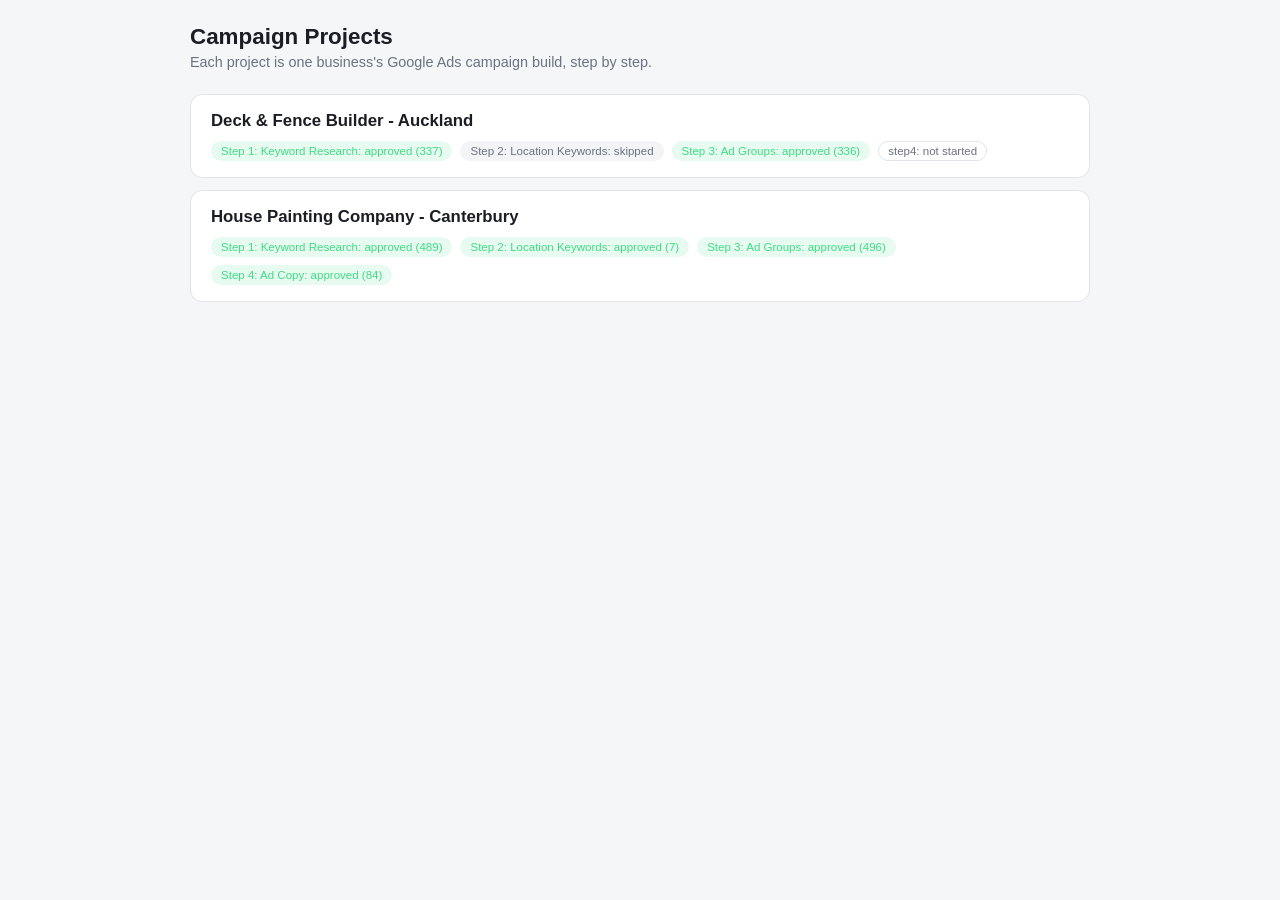
==== web/index.html @ 469fba22 "Initial commit of Google Ads campaign builder Pipeline scripts, local review web app, and process do" ====
<!doctype html>
<html lang="en">
<head>
<meta charset="utf-8">
<meta name="viewport" content="width=device-width, initial-scale=1">
<title>LFT Campaign Builder — Projects</title>
<link rel="stylesheet" href="style.css?v=5">
</head>
<body>
<header>
  <h1>Campaign Projects</h1>
  <p class="muted">Each project is one business's Google Ads campaign build, step by step.</p>
</header>

<main id="project-list" class="project-list"></main>

<script src="js/projects.js?v=4"></script>
</body>
</html>
---- web/style.css ----
:root {
  --bg: #0f1115;
  --panel: #171a21;
  --border: #2a2f3a;
  --text: #e8eaed;
  --muted: #9aa1ac;
  --accent: #4f8cff;
  --bof: #3ddc84;
  --price: #ffb84f;
  --review: #ff6b6b;
  --excluded: #4a4f5a;
}

@media (prefers-color-scheme: light) {
  :root {
    --bg: #f5f6f8;
    --panel: #ffffff;
    --border: #e1e4ea;
    --text: #1a1d23;
    --muted: #6b7280;
    --excluded: #c7cbd3;
  }
}

* { box-sizing: border-box; }

[hidden] { display: none !important; }

body {
  margin: 0;
  background: var(--bg);
  color: var(--text);
  font-family: -apple-system, BlinkMacSystemFont, "Segoe UI", Roboto, sans-serif;
  padding: 24px 16px 64px;
}

header {
  max-width: 900px;
  margin: 0 auto 24px;
}

h1 {
  font-size: 1.4rem;
  margin: 0 0 4px;
}

.muted {
  color: var(--muted);
  margin: 0 0 16px;
  font-size: 0.9rem;
}

.toolbar {
  display: flex;
  justify-content: space-between;
  align-items: center;
  flex-wrap: wrap;
  gap: 12px;
}

.counts {
  display: flex;
  gap: 16px;
  font-size: 0.85rem;
  color: var(--muted);
}

.counts span strong {
  color: var(--text);
}

.actions {
  display: flex;
  gap: 8px;
}

button {
  font: inherit;
  cursor: pointer;
  border-radius: 8px;
  padding: 8px 14px;
  font-size: 0.85rem;
  border: 1px solid var(--border);
}

button.primary {
  background: var(--accent);
  color: white;
  border-color: var(--accent);
}

button.secondary {
  background: transparent;
  color: var(--text);
}

.status-msg {
  max-width: 900px;
  margin: 10px auto 0;
  font-size: 0.85rem;
  padding: 8px 12px;
  border-radius: 8px;
}

.status-msg.ok {
  background: rgba(61, 220, 132, 0.12);
  color: var(--bof);
}

.status-msg.err {
  background: rgba(255, 107, 107, 0.12);
  color: var(--review);
}

main {
  max-width: 900px;
  margin: 0 auto;
}

.group {
  background: var(--panel);
  border: 1px solid var(--border);
  border-radius: 12px;
  margin-bottom: 20px;
  overflow: hidden;
}

.group-header {
  padding: 14px 18px;
  display: flex;
  align-items: center;
  gap: 10px;
  border-bottom: 1px solid var(--border);
  cursor: pointer;
  user-select: none;
}

.group-header .dot {
  width: 10px;
  height: 10px;
  border-radius: 50%;
}

.group-header h2 {
  font-size: 1rem;
  margin: 0;
  flex: 1;
}

.group-header .group-count {
  color: var(--muted);
  font-size: 0.85rem;
}

.group-header .chevron {
  color: var(--muted);
  transition: transform 0.15s;
}

.group.collapsed .chevron {
  transform: rotate(-90deg);
}

.group.collapsed table {
  display: none;
}

table {
  width: 100%;
  border-collapse: collapse;
}

thead th {
  text-align: left;
  font-size: 0.72rem;
  text-transform: uppercase;
  letter-spacing: 0.04em;
  color: var(--muted);
  padding: 8px 18px;
  border-bottom: 1px solid var(--border);
}

.col-num, .col-comp, .col-bid, .col-x {
  white-space: nowrap;
  text-align: right;
}

.col-x { text-align: center; width: 40px; }

tbody tr {
  border-bottom: 1px solid var(--border);
}

tbody tr:last-child {
  border-bottom: none;
}

td {
  padding: 10px 18px;
  font-size: 0.88rem;
  vertical-align: top;
}

.col-kw { width: 45%; }

.note {
  color: var(--muted);
  font-size: 0.78rem;
  margin-top: 2px;
}

.x-btn {
  background: transparent;
  border: 1px solid var(--border);
  color: var(--muted);
  width: 28px;
  height: 28px;
  padding: 0;
  border-radius: 50%;
  line-height: 1;
}

.x-btn:hover {
  background: var(--review);
  border-color: var(--review);
  color: white;
}

tr.excluded {
  opacity: 0.45;
}

tr.excluded .kw-text {
  text-decoration: line-through;
}

tr.excluded .x-btn {
  background: var(--excluded);
  border-color: var(--excluded);
  color: var(--text);
}

/* --- Projects list page --- */

.back-link {
  display: inline-block;
  color: var(--muted);
  text-decoration: none;
  font-size: 0.85rem;
  margin-bottom: 12px;
}

.back-link:hover {
  color: var(--text);
}

.project-list {
  max-width: 900px;
  margin: 0 auto;
  display: flex;
  flex-direction: column;
  gap: 12px;
}

.project-card {
  display: block;
  background: var(--panel);
  border: 1px solid var(--border);
  border-radius: 12px;
  padding: 16px 20px;
  text-decoration: none;
  color: var(--text);
  transition: border-color 0.15s;
}

.project-card:hover {
  border-color: var(--accent);
}

.project-card h2 {
  margin: 0 0 10px;
  font-size: 1.05rem;
}

.badge-row {
  display: flex;
  gap: 8px;
  flex-wrap: wrap;
}

.badge {
  font-size: 0.72rem;
  padding: 3px 9px;
  border-radius: 999px;
  border: 1px solid var(--border);
  color: var(--muted);
}

.badge.approved {
  background: rgba(61, 220, 132, 0.12);
  color: var(--bof);
  border-color: transparent;
}

.badge.pending_review {
  background: rgba(255, 184, 79, 0.12);
  color: var(--price);
  border-color: transparent;
}

.badge.skipped {
  background: rgba(154, 161, 172, 0.12);
  color: var(--muted);
  border-color: transparent;
}

.empty-state {
  max-width: 900px;
  margin: 0 auto;
  color: var(--muted);
  font-size: 0.9rem;
  padding: 24px 0;
}

/* --- Project detail page: step tabs --- */

.tabs {
  max-width: 900px;
  margin: 0 auto 20px;
  display: flex;
  gap: 6px;
  border-bottom: 1px solid var(--border);
}

.tab-btn {
  background: transparent;
  border: none;
  border-radius: 8px 8px 0 0;
  padding: 10px 16px;
  color: var(--muted);
  font-size: 0.88rem;
  cursor: pointer;
  border-bottom: 2px solid transparent;
  margin-bottom: -1px;
}

.tab-btn.active {
  color: var(--text);
  border-bottom-color: var(--accent);
}

.tab-btn .tab-dot {
  display: inline-block;
  width: 7px;
  height: 7px;
  border-radius: 50%;
  margin-right: 6px;
}

/* --- Step 4: ad copy review --- */

.ac-body {
  padding: 4px 18px 16px;
}

.ac-section {
  margin-top: 14px;
}

.ac-section h3 {
  font-size: 0.72rem;
  text-transform: uppercase;
  letter-spacing: 0.04em;
  color: var(--muted);
  margin: 0 0 6px;
}

.ac-final-url {
  display: flex;
  align-items: center;
  gap: 10px;
  padding: 10px 0 14px;
  border-bottom: 1px solid var(--border);
  font-size: 0.85rem;
}

.ac-final-url-label {
  font-size: 0.72rem;
  text-transform: uppercase;
  letter-spacing: 0.04em;
  color: var(--muted);
  white-space: nowrap;
}

.ac-final-url-text {
  color: var(--accent);
  word-break: break-all;
}

.ac-chip {
  display: flex;
  align-items: center;
  gap: 10px;
  padding: 7px 0;
  border-bottom: 1px solid var(--border);
  font-size: 0.88rem;
}

.ac-section .ac-chip:last-child {
  border-bottom: none;
}

.ac-text {
  flex: 1;
}

.ac-pin {
  font-size: 0.68rem;
  font-weight: 600;
  letter-spacing: 0.03em;
  color: var(--bg);
  background: var(--accent);
  border-radius: 999px;
  padding: 2px 8px;
  white-space: nowrap;
}

.ac-count {
  font-size: 0.75rem;
  color: var(--muted);
  white-space: nowrap;
  min-width: 42px;
  text-align: right;
}

.ac-count.over {
  color: var(--review);
  font-weight: 600;
}

.ac-chip.excluded .ac-text {
  text-decoration: line-through;
  color: var(--muted);
}

.ac-chip.excluded {
  opacity: 0.55;
}

/* --- Step 5: landing pages --- */

.lp-mode-row {
  display: flex;
  gap: 12px;
  margin-bottom: 20px;
  flex-wrap: wrap;
}

.lp-mode-card {
  flex: 1;
  min-width: 220px;
  text-align: left;
  background: var(--panel);
  border: 1px solid var(--border);
  border-radius: 12px;
  padding: 16px 18px;
  color: var(--text);
  display: flex;
  flex-direction: column;
  gap: 6px;
  font-size: 0.88rem;
}

.lp-mode-card strong {
  font-size: 0.95rem;
}

.lp-mode-card span {
  color: var(--muted);
  font-size: 0.82rem;
}

.lp-mode-card:not(:disabled):hover {
  border-color: var(--accent);
}

.lp-mode-card.selected {
  border-color: var(--accent);
  box-shadow: inset 0 0 0 1px var(--accent);
}

.lp-mode-card:disabled {
  cursor: not-allowed;
  opacity: 0.6;
}

.lp-soon {
  font-style: italic;
}

.lp-body {
  padding: 4px 18px 18px;
  display: flex;
  flex-direction: column;
  gap: 12px;
}

.lp-row {
  display: flex;
  align-items: center;
  gap: 14px;
  flex-wrap: wrap;
}

.lp-label {
  width: 220px;
  flex-shrink: 0;
  font-size: 0.88rem;
}

.lp-input {
  flex: 1;
  min-width: 220px;
  font: inherit;
  font-size: 0.85rem;
  padding: 8px 12px;
  border-radius: 8px;
  border: 1px solid var(--border);
  background: var(--bg);
  color: var(--text);
}

/* --- Step 6: sitelinks --- */

.sl-body {
  padding: 4px 18px 18px;
  display: grid;
  grid-template-columns: repeat(auto-fill, minmax(260px, 1fr));
  gap: 12px;
}

.sl-card {
  border: 1px solid var(--border);
  border-radius: 10px;
  padding: 12px 14px;
  background: var(--bg);
}

.sl-card.excluded {
  opacity: 0.5;
}

.sl-card.excluded .sl-text {
  text-decoration: line-through;
}

.sl-head {
  display: flex;
  align-items: center;
  gap: 8px;
  margin-bottom: 8px;
}

.sl-text {
  flex: 1;
  font-weight: 600;
  font-size: 0.9rem;
}

.sl-descs {
  display: flex;
  flex-direction: column;
  gap: 4px;
  margin-bottom: 8px;
}

.sl-desc-row {
  display: flex;
  align-items: center;
  gap: 8px;
  font-size: 0.82rem;
  color: var(--muted);
}

.sl-desc-text {
  flex: 1;
}

.sl-url {
  font-size: 0.76rem;
  color: var(--accent);
  word-break: break-all;
}

.skip-note {
  max-width: 900px;
  margin: 0 auto;
  background: var(--panel);
  border: 1px solid var(--border);
  border-radius: 12px;
  padding: 18px 20px;
  color: var(--muted);
  font-size: 0.9rem;
  line-height: 1.5;
}
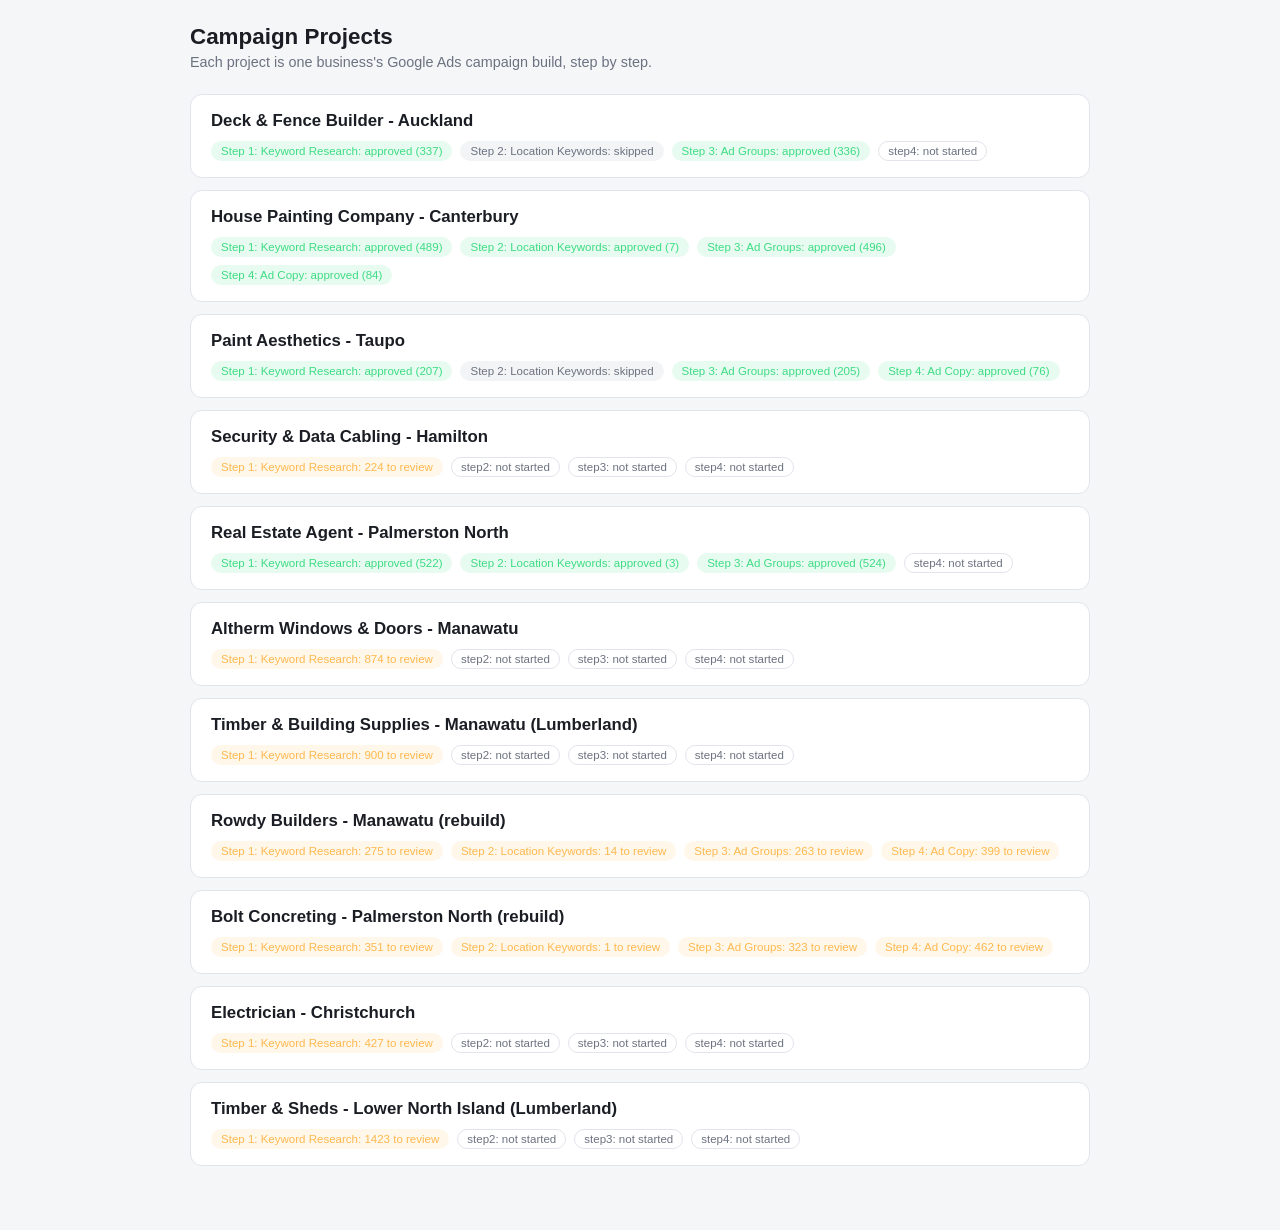
==== commit 8c1e7c3c: "Add cloud backend (login, job runner, approvals, model picker) and recent project work Co-Authored-B" ====
--- a/web/index.html
+++ b/web/index.html
@@ -14,6 +14,7 @@
 
 <main id="project-list" class="project-list"></main>
 
+<script src="js/model.js?v=1"></script>
 <script src="js/projects.js?v=4"></script>
 </body>
 </html>
--- a/web/style.css
+++ b/web/style.css
@@ -186,6 +186,7 @@
 }
 
 .col-x { text-align: center; width: 40px; }
+.col-promote { text-align: center; width: 56px; }
 
 tbody tr {
   border-bottom: 1px solid var(--border);
@@ -238,6 +239,28 @@
   background: var(--excluded);
   border-color: var(--excluded);
   color: var(--text);
+}
+
+.promote-btn {
+  background: transparent;
+  border: 1px solid var(--border);
+  color: var(--muted);
+  padding: 4px 8px;
+  border-radius: 12px;
+  font-size: 0.76rem;
+  white-space: nowrap;
+  line-height: 1;
+}
+
+.promote-btn:hover {
+  border-color: var(--bof);
+  color: var(--bof);
+}
+
+.promote-btn.active {
+  background: var(--bof);
+  border-color: var(--bof);
+  color: #0f1115;
 }
 
 /* --- Projects list page --- */
@@ -603,3 +626,28 @@
   font-size: 0.9rem;
   line-height: 1.5;
 }
+
+.badge.needs_approval,
+.badge.changes_requested,
+.badge.running {
+  background: rgba(255, 184, 79, 0.15);
+  color: #ffb84f;
+}
+
+.model-picker {
+  display: flex;
+  align-items: center;
+  gap: 8px;
+  justify-content: flex-end;
+  font-size: 13px;
+  color: var(--muted, #9aa1ac);
+  margin-bottom: 8px;
+}
+.model-picker select {
+  font: inherit;
+  padding: 4px 8px;
+  border-radius: 6px;
+  background: transparent;
+  color: inherit;
+  border: 1px solid rgba(128, 128, 128, 0.4);
+}
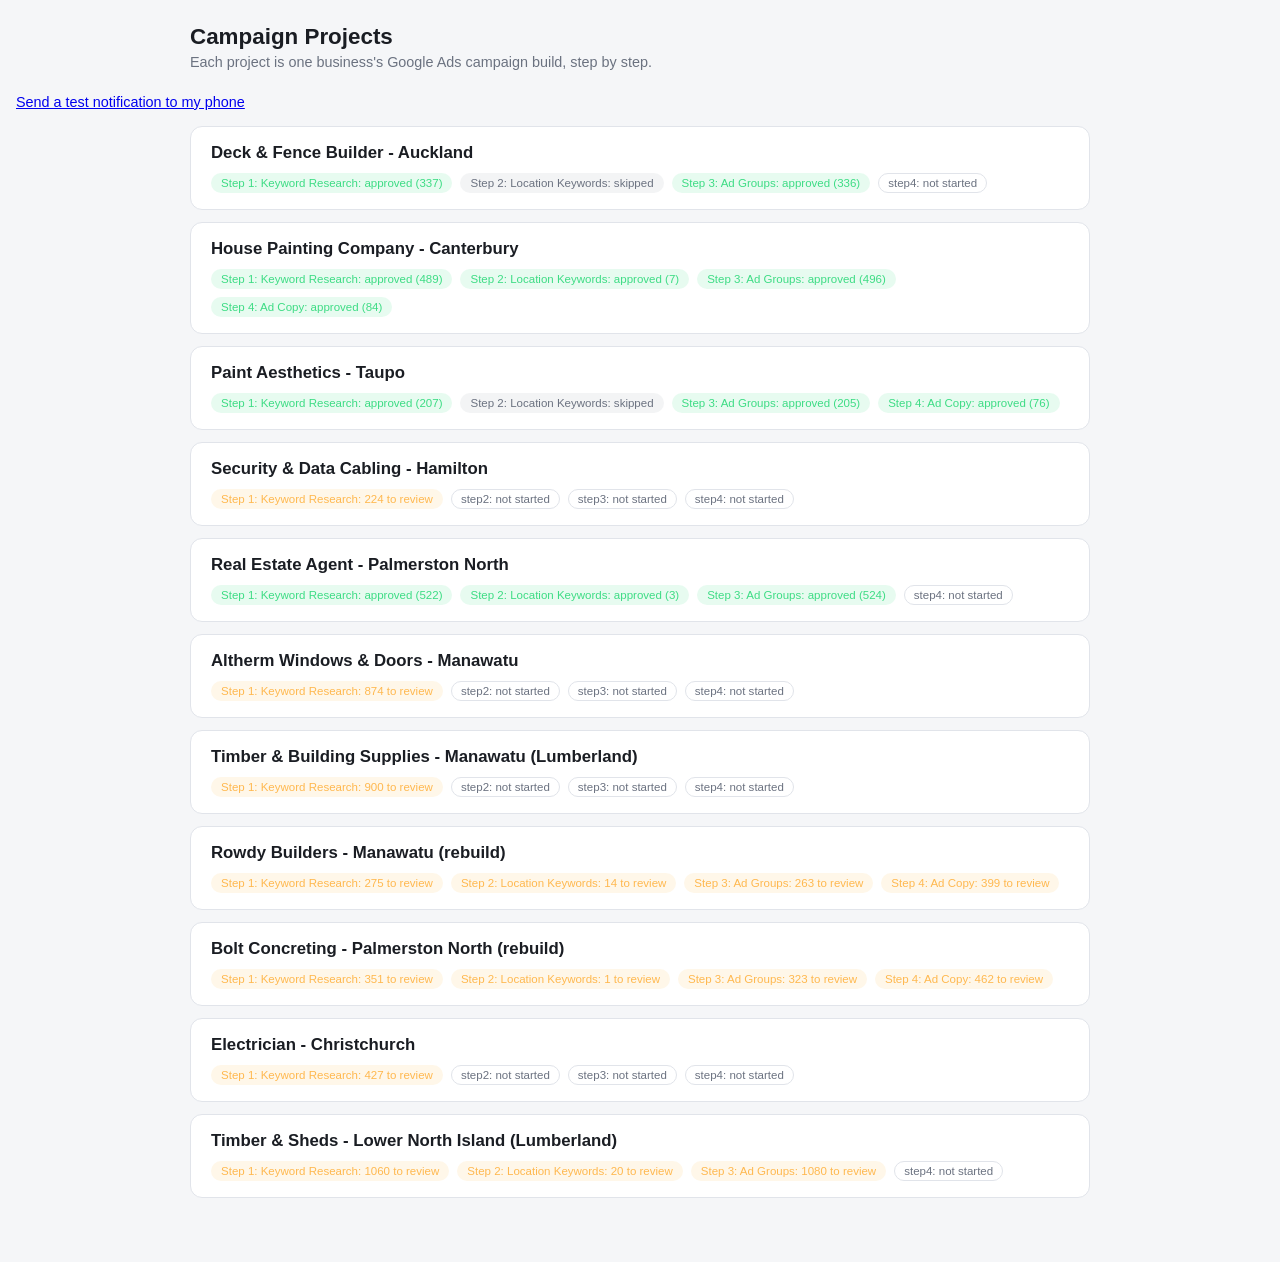
==== commit 8dd67120: "Add test-notification button Co-Authored-By: Claude Sonnet 5.5 <noreply@anthropic.com>" ====
--- a/web/index.html
+++ b/web/index.html
@@ -12,9 +12,21 @@
   <p class="muted">Each project is one business's Google Ads campaign build, step by step.</p>
 </header>
 
+<p class="muted"><a href="#" id="test-notify">Send a test notification to my phone</a> <span id="test-notify-msg"></span></p>
+
 <main id="project-list" class="project-list"></main>
 
 <script src="js/model.js?v=1"></script>
 <script src="js/projects.js?v=4"></script>
+<script>
+document.getElementById("test-notify").addEventListener("click", async (e) => {
+  e.preventDefault();
+  const msg = document.getElementById("test-notify-msg");
+  try {
+    const r = await fetch("/api/test-notify", { method: "POST" });
+    msg.textContent = r.ok ? "Sent - check your phone." : "Failed (is NTFY_TOPIC set?)";
+  } catch (err) { msg.textContent = "Not available here."; }
+});
+</script>
 </body>
 </html>
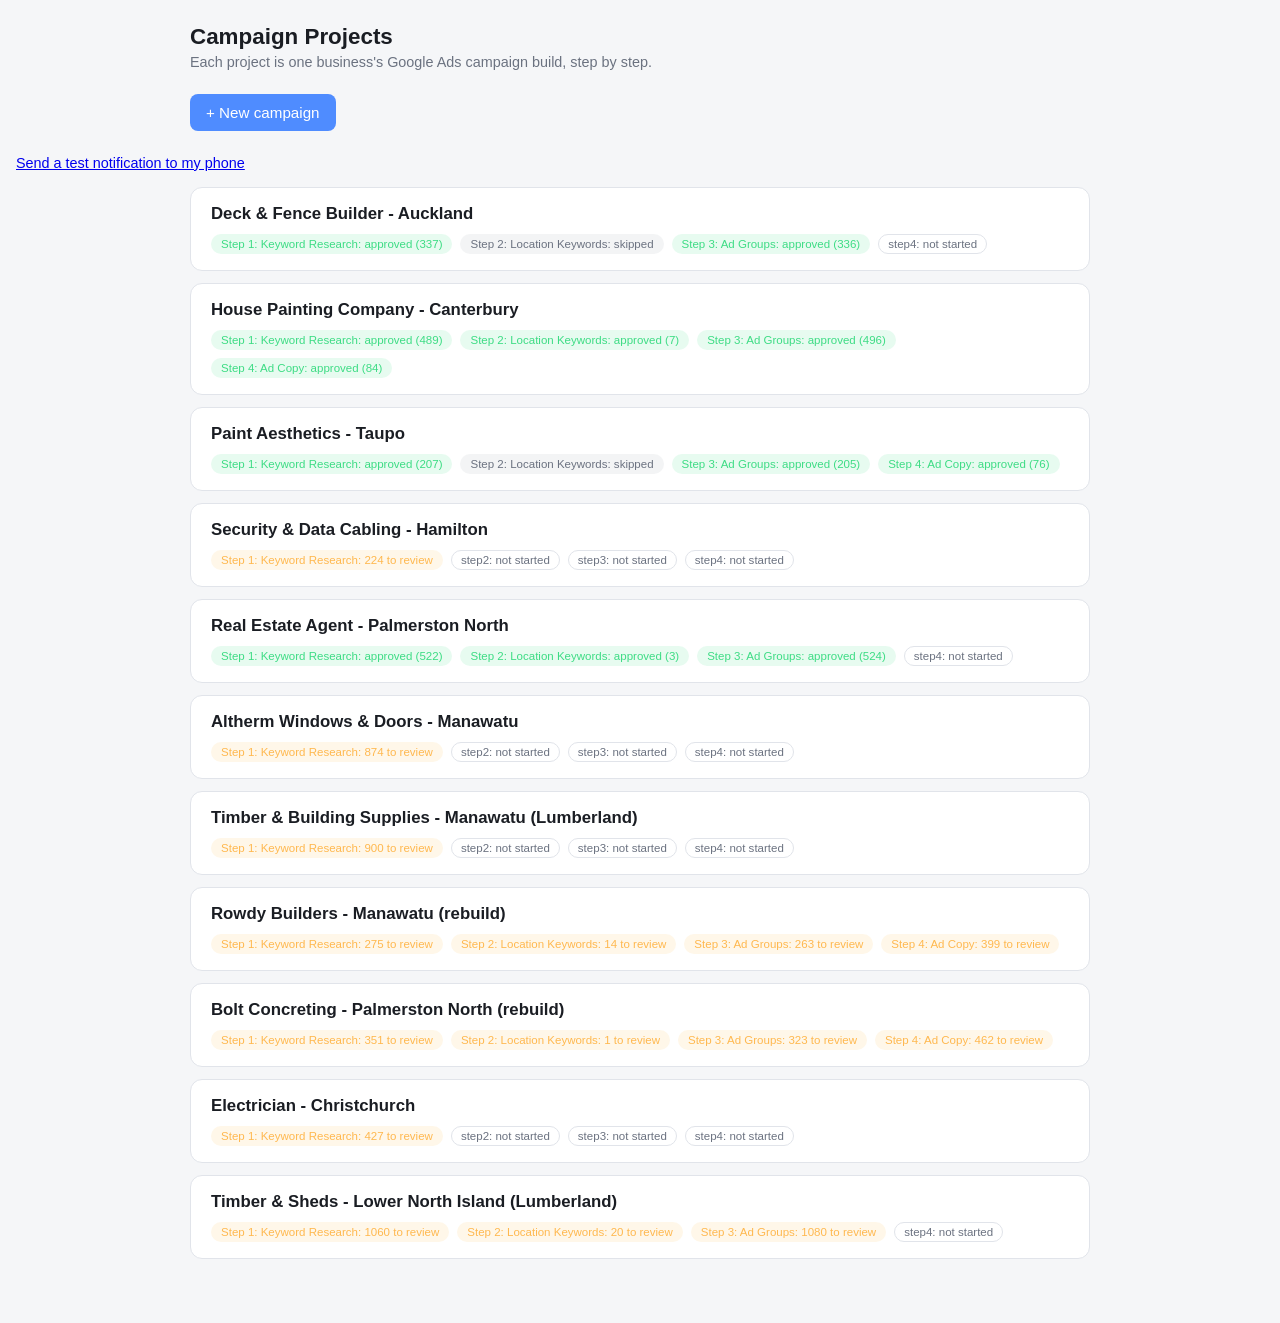
==== commit ebc3e90c: "Phase 2: new campaign form and automated Steps 1-4 Steps 1-4 now run as background jobs on the serve" ====
--- a/web/index.html
+++ b/web/index.html
@@ -10,6 +10,7 @@
 <header>
   <h1>Campaign Projects</h1>
   <p class="muted">Each project is one business's Google Ads campaign build, step by step.</p>
+  <a href="new.html" class="primary new-btn button">+ New campaign</a>
 </header>
 
 <p class="muted"><a href="#" id="test-notify">Send a test notification to my phone</a> <span id="test-notify-msg"></span></p>
--- a/web/style.css
+++ b/web/style.css
@@ -651,3 +651,66 @@
   color: inherit;
   border: 1px solid rgba(128, 128, 128, 0.4);
 }
+
+.new-form {
+  display: grid;
+  gap: 14px;
+  max-width: 560px;
+}
+.new-form label {
+  display: grid;
+  gap: 6px;
+  font-weight: 500;
+}
+.new-form label small {
+  font-weight: 400;
+  color: var(--muted, #9aa1ac);
+}
+.new-form input:not([type=checkbox]),
+.new-form textarea {
+  font: inherit;
+  font-size: 16px;
+  padding: 10px;
+  border-radius: 8px;
+  border: 1px solid rgba(128, 128, 128, 0.4);
+  background: transparent;
+  color: inherit;
+  box-sizing: border-box;
+  width: 100%;
+}
+.new-form .check {
+  display: flex;
+  align-items: center;
+  gap: 8px;
+  font-weight: 400;
+}
+.new-btn {
+  display: inline-block;
+  margin-top: 8px;
+  text-decoration: none;
+  background: var(--accent);
+  color: white;
+  border-radius: 8px;
+  padding: 10px 16px;
+  font-size: 0.95rem;
+}
+.new-form button[type=submit] {
+  padding: 12px;
+  font-size: 1rem;
+}
+.step-status {
+  padding: 16px;
+  border-radius: 10px;
+  border: 1px solid rgba(128, 128, 128, 0.3);
+  margin: 16px 0;
+}
+.step-status pre {
+  white-space: pre-wrap;
+  font-size: 12px;
+  max-height: 320px;
+  overflow: auto;
+}
+.warn-list {
+  color: #ffb84f;
+  font-size: 13px;
+}
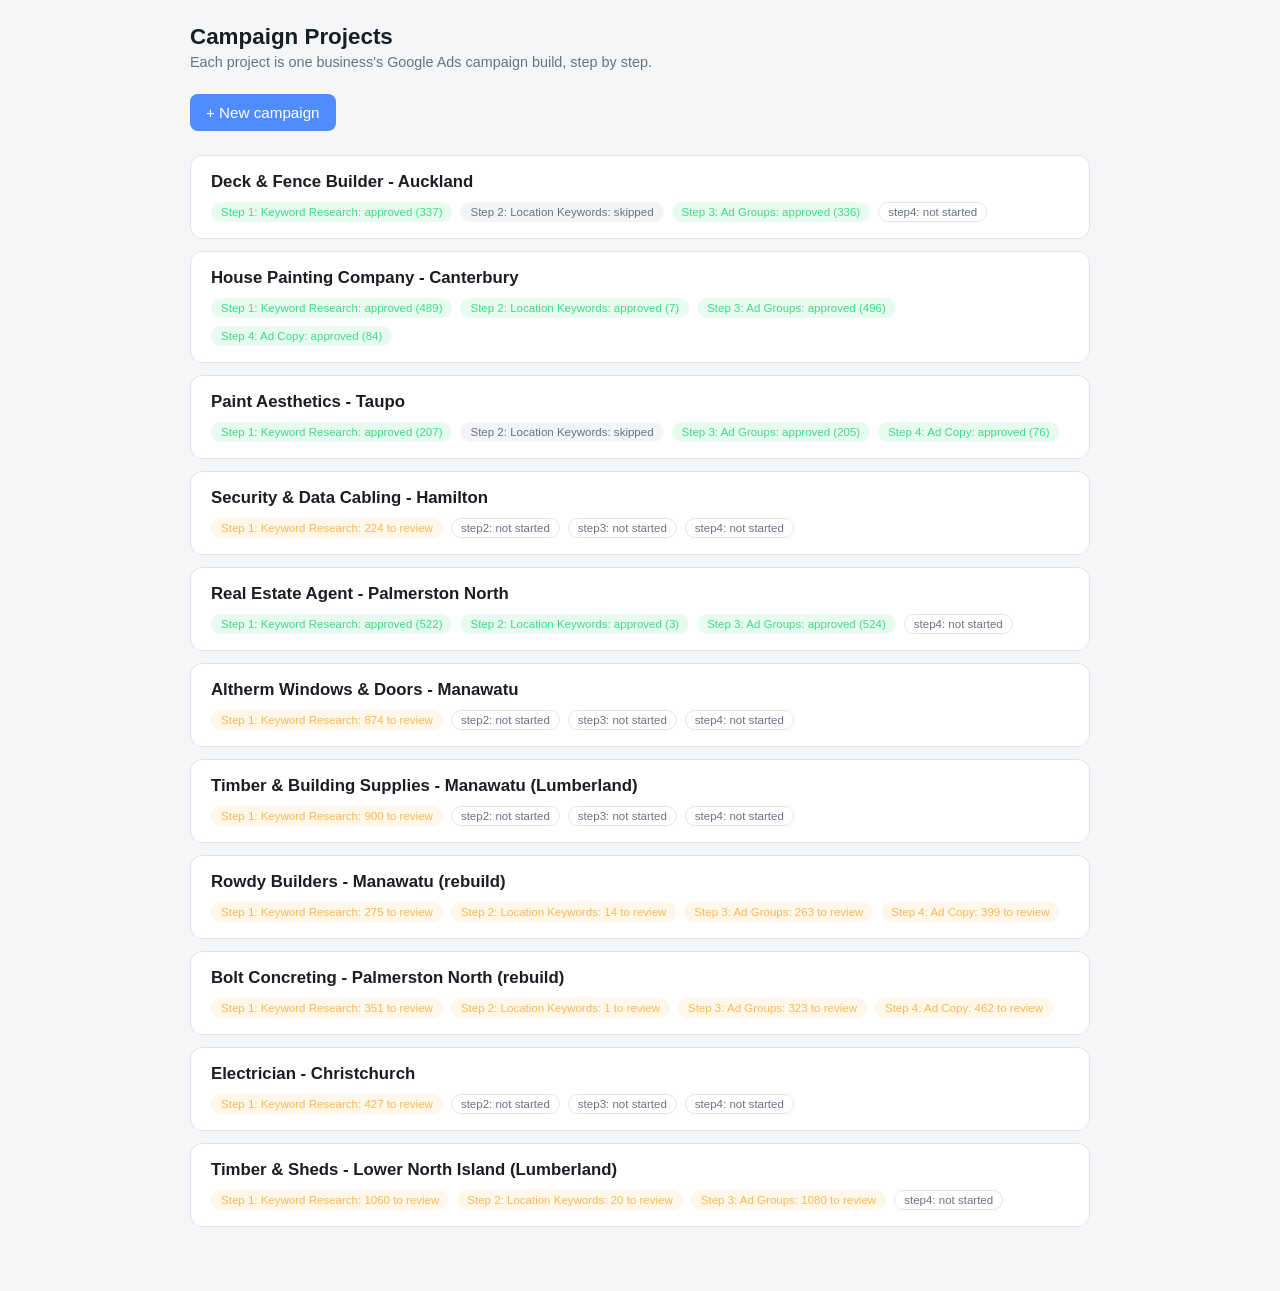
==== commit 52626c15: "Remove test notification link from projects page Co-Authored-By: Claude Opus 5.5 <noreply@anthropic." ====
--- a/web/index.html
+++ b/web/index.html
@@ -13,21 +13,9 @@
   <a href="new.html" class="primary new-btn button">+ New campaign</a>
 </header>
 
-<p class="muted"><a href="#" id="test-notify">Send a test notification to my phone</a> <span id="test-notify-msg"></span></p>
-
 <main id="project-list" class="project-list"></main>
 
 <script src="js/model.js?v=1"></script>
 <script src="js/projects.js?v=4"></script>
-<script>
-document.getElementById("test-notify").addEventListener("click", async (e) => {
-  e.preventDefault();
-  const msg = document.getElementById("test-notify-msg");
-  try {
-    const r = await fetch("/api/test-notify", { method: "POST" });
-    msg.textContent = r.ok ? "Sent - check your phone." : "Failed (is NTFY_TOPIC set?)";
-  } catch (err) { msg.textContent = "Not available here."; }
-});
-</script>
 </body>
 </html>
